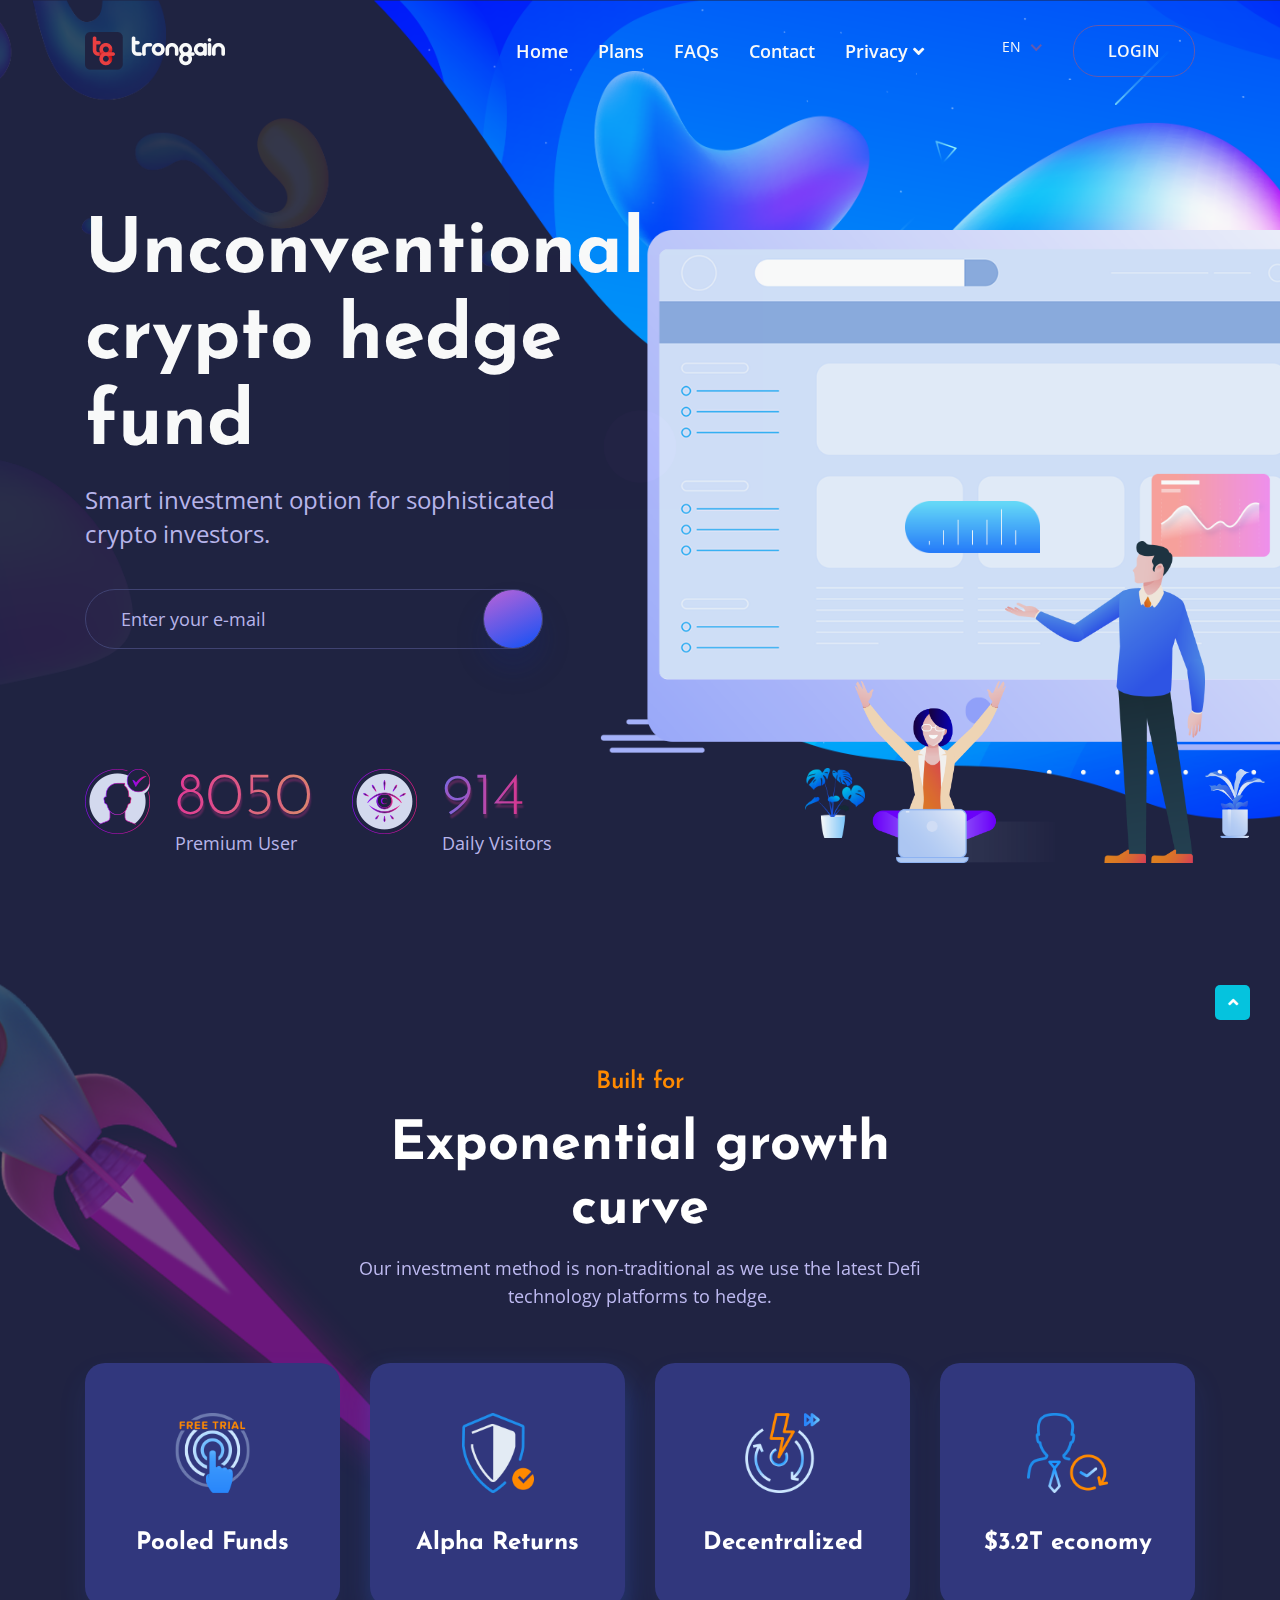
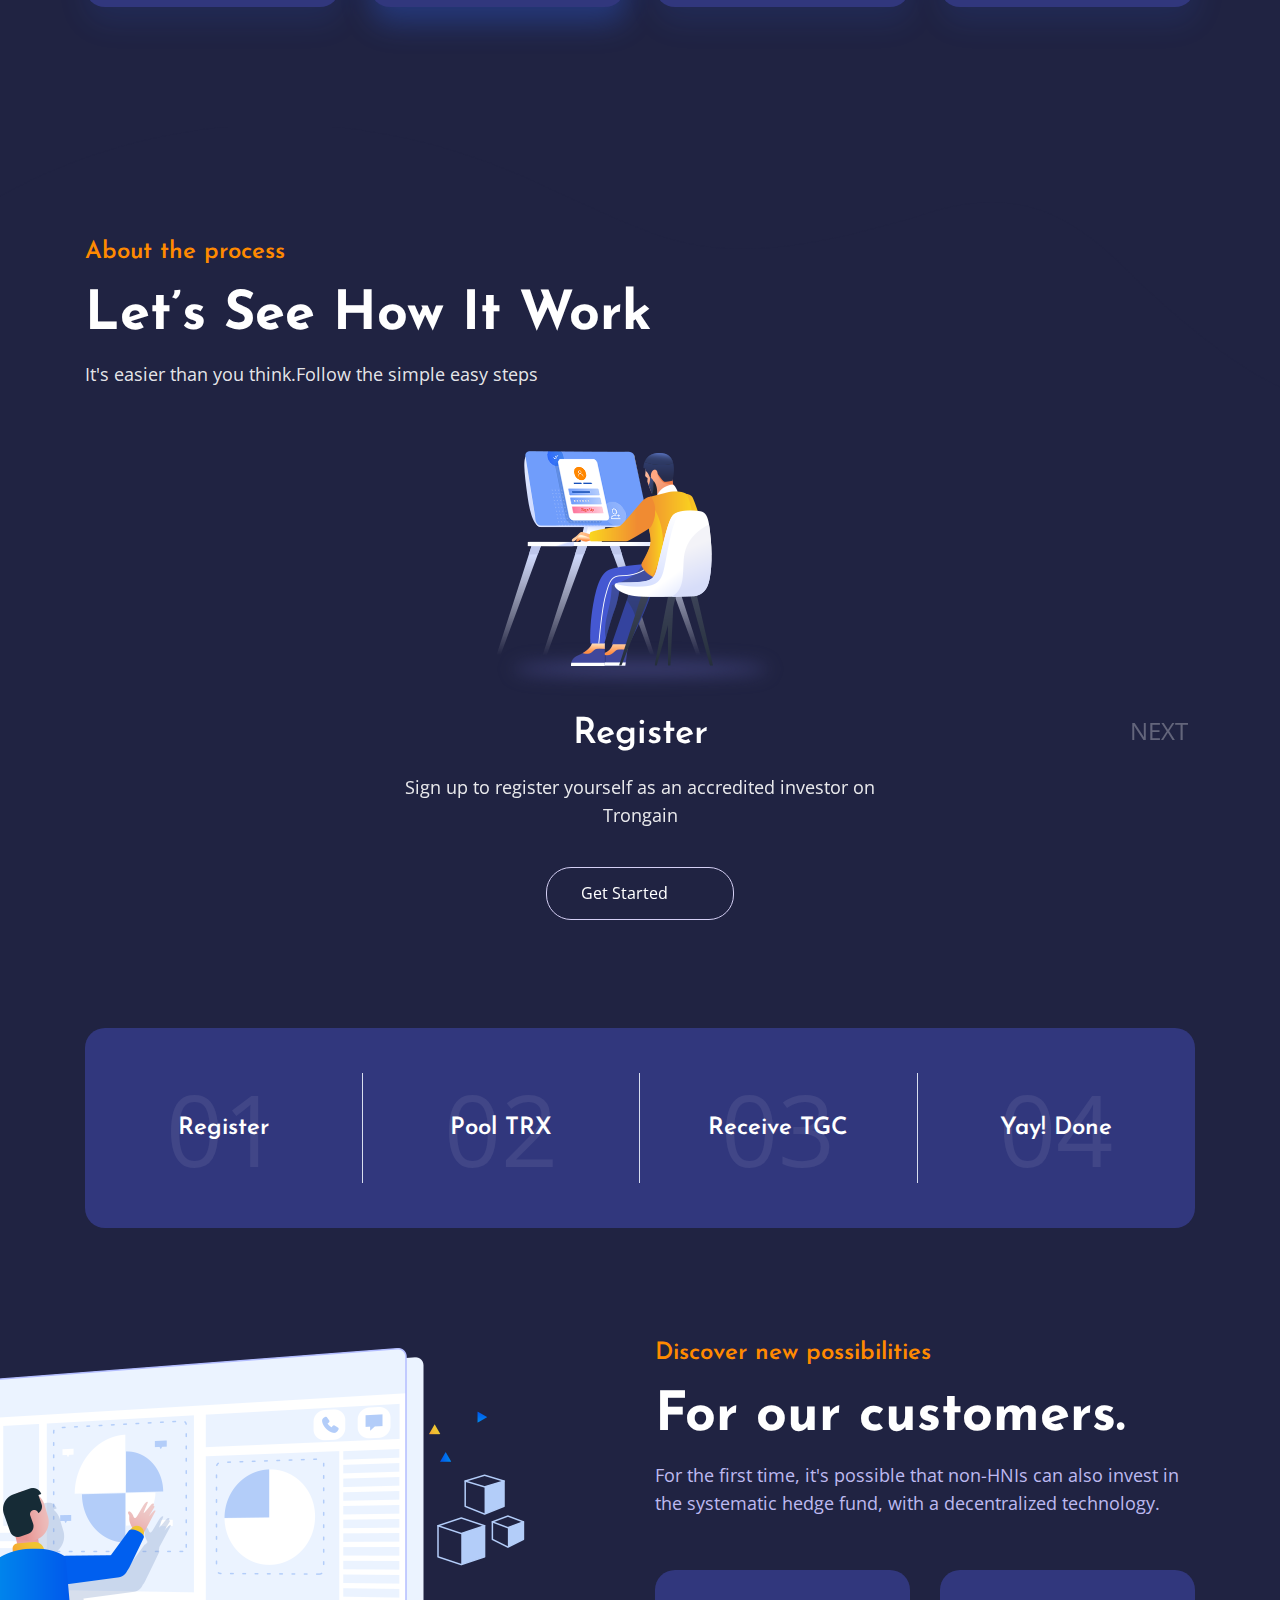
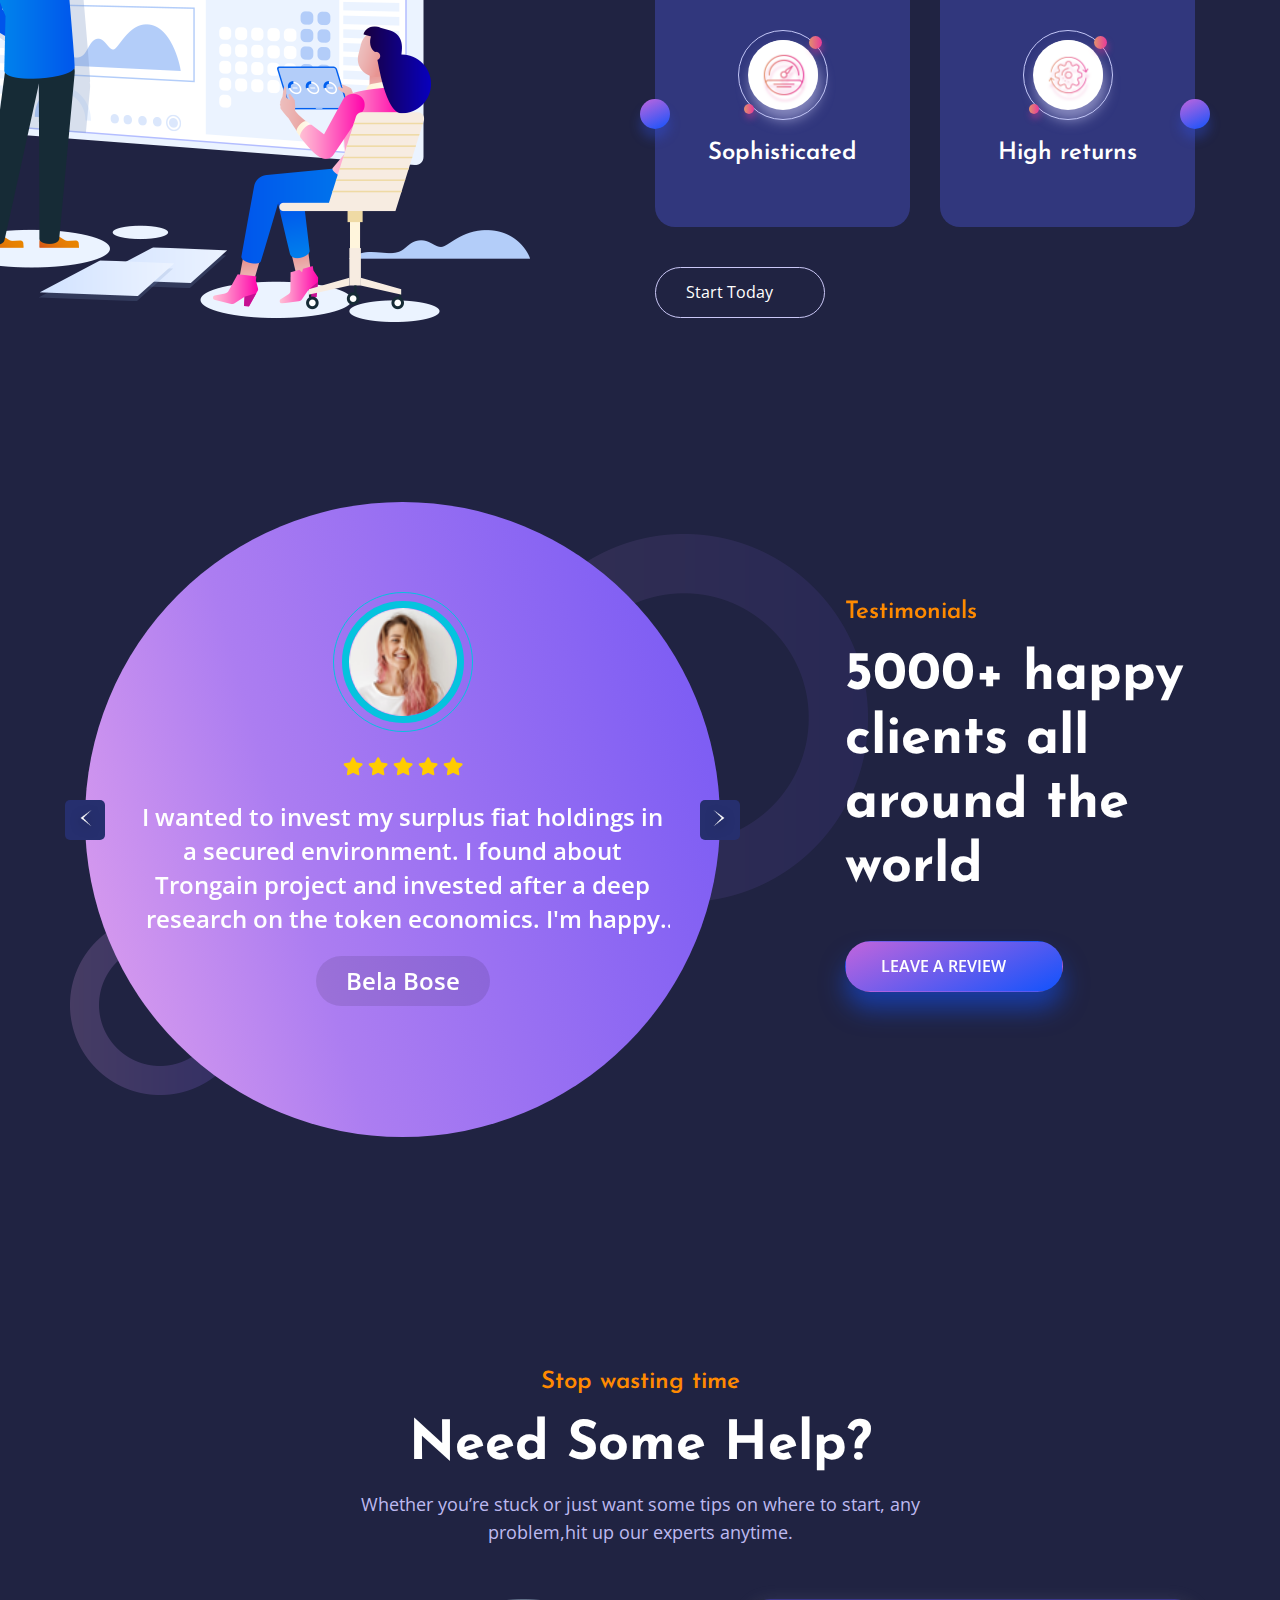
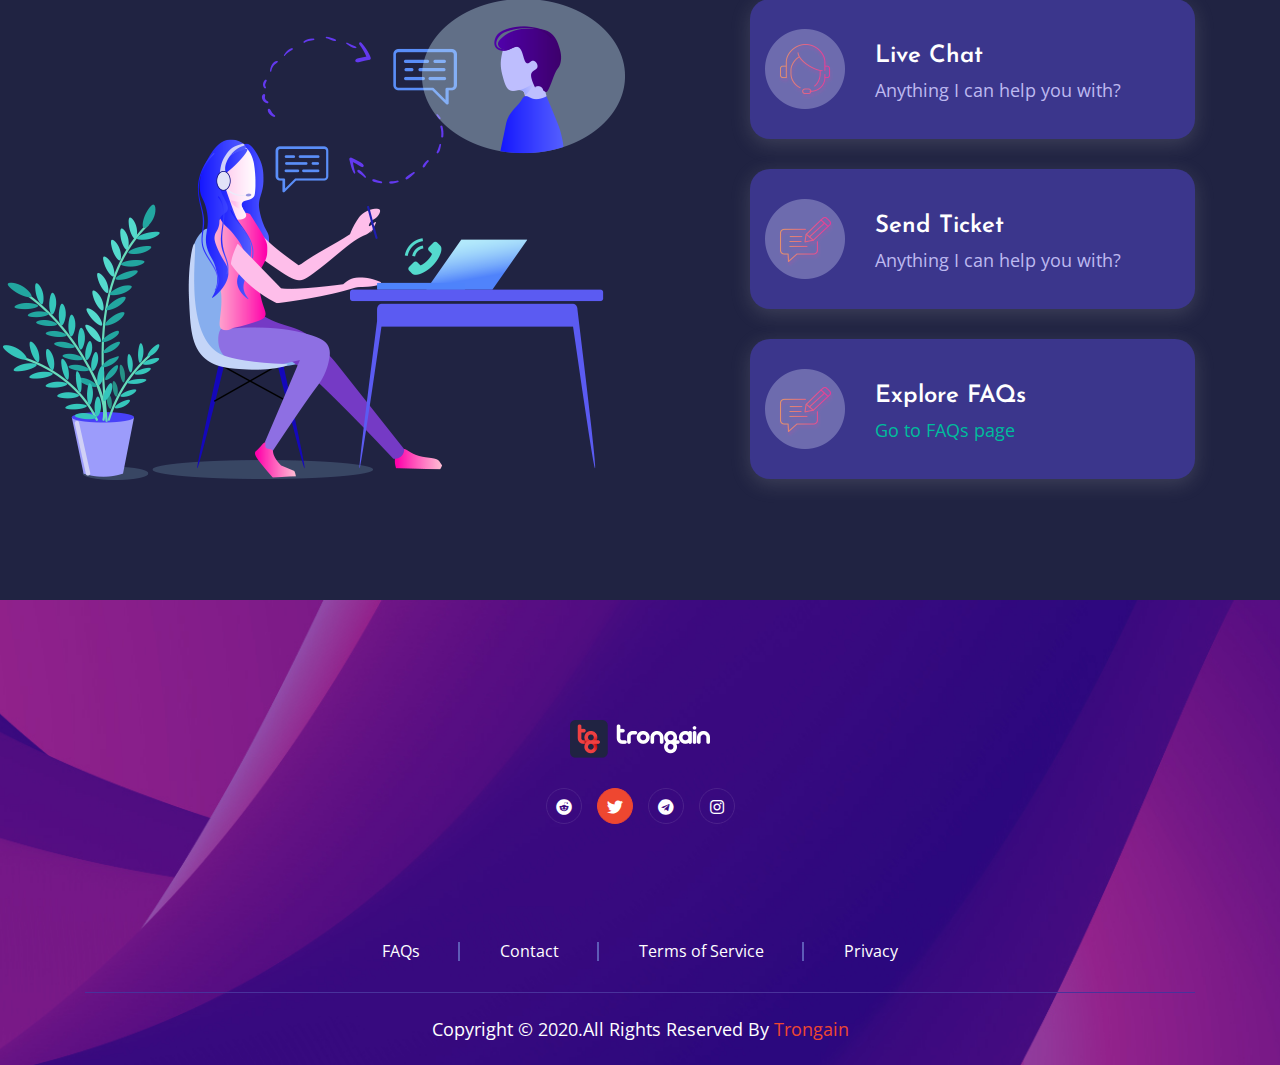
==== index.html @ fc299b3b "first commit" ====
<!DOCTYPE html>
<html lang="en">


<head>
    <meta charset="UTF-8">
    <meta name="viewport" content="width=device-width, initial-scale=1.0">
    <meta http-equiv="X-UA-Compatible" content="ie=edge">

    <title>Trongain A Decentralized System</title>

    <!-- <link rel="stylesheet" href="./assets/css/bootstrap.min.css">
    <link rel="stylesheet" href="./assets/css/all.min.css">
    <link rel="stylesheet" href="./assets/css/animate.css">
    <link rel="stylesheet" href="./assets/css/nice-select.css">
    <link rel="stylesheet" href="./assets/css/owl.min.css">
    <link rel="stylesheet" href="./assets/css/jquery-ui.min.css">
    <link rel="stylesheet" href="./assets/css/magnific-popup.css">
    <link rel="stylesheet" href="./assets/css/flaticon.css"> -->
    <!-- <link rel="stylesheet" href="./assets/css/main.css"> -->
    <link rel="stylesheet" href="assets/css/minified.css">

    <link rel="shortcut icon" href="assets/images/favicon.ico" type="image/x-icon">
</head>

<body>
    <!--============= ScrollToTop Section Starts Here =============-->
    <div class="preloader">
        <div class="preloader-inner">
            <div class="preloader-icon">
                <span></span>
                <span></span>
            </div>
        </div>
    </div>
    <a href="#0" class="scrollToTop"><i class="fas fa-angle-up"></i></a>
    <div class="overlay"></div>
    <!--============= ScrollToTop Section Ends Here =============-->


    <!--============= Header Section Starts Here =============-->
    <header class="header-section">
        <div class="container">
            <div class="header-wrapper">
                <div class="logo">
                    <a href="index.html">
                        <img src="assets/images/logo/logo.png" alt="logo">
                    </a>
                </div>
                <ul class="menu">
                    <li>
                        <a href="index.html">Home</a>                
                    </li>
                   
                    <li>
                        <a href="#plans">Plans</a>
                    </li>                    
                <!--    <li>
                        <a href="blog.html">Blog</a>                        
                    </li>	-->
                    <li>
                        <a href="faqs.html">FAQs</a>                        
                    </li>
                    <li>
                        <a href="#contact">contact</a>
                    </li>
                    <li>
                        <a href="#0">Privacy</a>
                        <ul class="submenu">                                   
                            <li>
                                <a href="privacy-policy.html">Privacy Policy</a>
                            </li>

                            <li>
                                <a href="change-password.html">Change Password</a>
                            </li>
                            <li>
                                <a href="reset-password.html">Password Reset</a>
                            </li>
                            
                        </ul>
                    </li>
                    <li class="d-sm-none">
                        <a href="sign-in.html" class="m-0 header-button">Login</a>
                    </li>
                </ul>
                <div class="header-bar d-lg-none">
                    <span></span>
                    <span></span>
                    <span></span>
                </div>
                <div class="header-right">
                    <select class="select-bar">
                        <option value="en">En</option>
                        <option value="Bn">Bn</option>
                        <option value="pk">Pk</option>
                        <option value="Fr">Fr</option>
                    </select>                    
                    <a href="sign-in.html" class="header-button d-none d-sm-inline-block light">Login</a>
                </div>
            </div>
        </div>
    </header>
    <!--============= Header Section Ends Here =============-->


    <!--============= Banner Section Starts Here =============-->
    <section class="banner-11 oh pos-rel">
        <div class="extra-bg bg_img" data-background="assets/images/banner/banner11/banner11-bg.png"></div>
        <div class="container">
            <div class="row">
                <div class="col-lg-6">
                    <div class="banner-content-11">
                        <h1 class="title">Unconventional
                            crypto hedge 
                            fund</h1>
                        <p>
                            Smart investment option for sophisticated crypto investors.
                        </p>
                        <form class="banner-search-form style-two">
                            <input type="text" placeholder="Enter your e-mail">
                            <button type="submit"><i class="flaticon-right"></i></button>
                        </form>
                    </div>
                    <div class="banner-odometer-two">
                        <div class="counter-item">
                            <div class="counter-thumb">
                                <img src="assets/images/icon/counter1.png" alt="icon">
                            </div>
                            <div class="counter-content">
                                <h2 class="title"><span class="counter">17501</span></h2>
                                <span>Premium User</span>
                            </div>
                        </div>
                        <div class="counter-item">
                            <div class="counter-thumb">
                                <img src="assets/images/icon/counter2.png" alt="icon">
                            </div>
                            <div class="counter-content">
                                <h2 class="title"><span class="counter">1987</span></h2>
                                <span>Daily Visitors</span>
                            </div>
                        </div>
                    </div>
                </div>
                <div class="col-lg-6 d-none d-lg-block">
                    <div class="banner-thumb-11">
                        <div class="main-thumb wow slideInLeft">
                            <img src="assets/images/banner/banner11/banner11.png" alt="banner">
                        </div>
                        <div class="graph wow bounceInDown" data-wow-delay="3s" data-wow-duration="1s"><img src="assets/images/banner/banner11/graph.png" alt="banner"></div>
                        <div class="boy wow slideInRight" data-wow-delay="1s" data-wow-duration="1s"><img src="assets/images/banner/banner11/boy.png" alt="banner"></div>
                        <div class="girl wow slideInUp" data-wow-delay="1.5s" data-wow-duration="1s"><img src="assets/images/banner/banner11/girl.png" alt="banner"></div>
                        <div class="tree1 wow slideInUp" data-wow-delay="2s" data-wow-duration="1s"><img src="assets/images/banner/banner11/tree1.png" alt="banner"></div>
                        <div class="tree2 wow slideInUp" data-wow-delay="2.5s" data-wow-duration="1s"><img src="assets/images/banner/banner11/tree2.png" alt="banner"></div>
                    </div>
                </div>
            </div>
        </div>
    </section>
    <!--============= Banner Section Ends Here =============-->


    <!--============= How It Works Section Starts Here =============-->
    <div class="amazing-feature padding-top padding-bottom pos-rel oh" id="feature">
        <div class="rocket d-none d-xl-block" data-paroller-factor="0.70" data-paroller-factor-lg="-0.70"
        data-paroller-type="foreground" data-paroller-direction="horizontal"><img src="assets/images/feature/rocket.png" alt="feature"></div>
        <div class="am-obj"><img src="assets/images/feature/am-obj2.png" alt="feature"></div>
        <div class="am-obj two"><img src="assets/images/feature/am-obj.png" alt="feature"></div>
        <div class="container">
            <div class="row justify-content-center">
                <div class="col-lg-8 col-xl-7">
                    <div class="section-header">
                        <h5 class="cate">Built for</h5>
                        <h2 class="title">Exponential growth curve</h2>
                        <p class="mw-100">Our investment method is non-traditional as we use the latest Defi technology platforms to hedge.</p>
                    </div>
                </div>
                <div class="col-12">
                    <div class="row justify-content-center mb-30-none">
                        <div class="col-sm-6 col-lg-3">
                            <div class="am-item">
                                <div class="am-thumb">
                                    <img src="assets/images/feature/am-fea1.png" alt="feature">
                                </div>
                                <div class="am-content">
                                    <h5 class="title">Pooled Funds</h5>
                                </div>
                            </div>
                        </div>
                        <div class="col-sm-6 col-lg-3">
                            <div class="am-item active">
                                <div class="am-thumb">
                                    <img src="assets/images/feature/am-fea2.png" alt="feature">
                                </div>
                                <div class="am-content">
                                    <h5 class="title">Alpha Returns</h5>
                                </div>
                            </div>
                        </div>
                        <div class="col-sm-6 col-lg-3">
                            <div class="am-item">
                                <div class="am-thumb">
                                    <img src="assets/images/feature/am-fea3.png" alt="feature">
                                </div>
                                <div class="am-content">
                                    <h5 class="title">Decentralized</h5>
                                </div>
                            </div>
                        </div>
                        <div class="col-sm-6 col-lg-3">
                            <div class="am-item">
                                <div class="am-thumb">
                                    <img src="assets/images/feature/am-fea4.png" alt="feature">
                                </div>
                                <div class="am-content">
                                    <h5 class="title">$3.2T economy</h5>
                                </div>
                            </div>
                        </div>
                    </div>
                </div>
            </div>
        </div>
    </div>
    <!--============= How It Works Section Starts Here =============-->


    <!--============= How It Works Section Starts Here =============-->
    <section class="work-section padding-bottom bg_img mb-md-95 pb-md-0" data-background="./assets/images/work/work-bg2.jpg" id="how">
        <div class="oh padding-top pos-rel">
            <div class="top-shape d-none d-lg-block">
                <img src="assets/css/img/work-shape.png" alt="css">
            </div>
            <div class="container">
                <div class="row">
                    <div class="col-lg-8 col-xl-7">
                        <div class="section-header left-style cl-white">
                            <h5 class="cate">About the process</h5>
                            <h2 class="title">Let’s See How It Work</h2>
                            <p>It's easier than you think.Follow the simple easy steps</p>
                        </div>
                    </div>
                </div>
                <div class="work-slider owl-carousel owl-theme" data-slider-id="2">
                    <div class="work-item">
                        <div class="work-thumb">
                            <img src="assets/images/work/work1.png" alt="work">
                        </div>
                        <div class="work-content cl-white">
                            <h3 class="title">Register</h3>
                            <p>Sign up to register yourself as an accredited investor on Trongain</p>
                            <a href="#0" class="get-button white light">Get Started <i class="flaticon-right"></i></a>
                        </div>
                    </div>
                    <div class="work-item">
                        <div class="work-thumb">
                            <img src="assets/images/work/work1.png" alt="work">
                        </div>
                        <div class="work-content cl-white">
                            <h3 class="title">Pool TRX</h3>
                            <p>Transfer TRX from your wallet to the given address. This TRX will be deposited in the pooled
                            funds collected from all the investors.</p>
                            <a href="#0" class="get-button white light">Get Started <i class="flaticon-right"></i></a>
                        </div>
                    </div>
                    <div class="work-item">
                        <div class="work-thumb">
                            <img src="assets/images/work/work1.png" alt="work">
                        </div>
                        <div class="work-content cl-white">
                            <h3 class="title">Receive TGC</h3>
                            <p>After the TRX deposit, you will receive equal amount of TGC token in your wallet.
                            This TGC token is backed by TRX in 1:1 ratio.</p>
                            <a href="#0" class="get-button white light">Get Started <i class="flaticon-right"></i></a>
                        </div>
                    </div>
                    <div class="work-item">
                        <div class="work-thumb">
                            <img src="assets/images/work/work1.png" alt="work">
                        </div>
                        <div class="work-content cl-white">
                            <h3 class="title">Yay! Done</h3>
                            <p>You have successfully become a part of Trongain ecosystem. Follow our social media channels for regular updates
                            on the project.</p>
                            <a href="#0" class="get-button white light">Get Started <i class="flaticon-right"></i></a>
                        </div>
                    </div>
                </div>
            </div>
        </div>
        <div class="container">
            <div class="count-slider owl-thumbs" data-slider-id="2">
                <div class="count-item">
                    <span class="serial">01</span>
                    <h5 class="title">Register</h5>
                </div>
                <div class="count-item">
                    <span class="serial">02</span>
                    <h5 class="title">Pool TRX</h5>
                </div>
                <div class="count-item">
                    <span class="serial">03</span>
                    <h5 class="title">Receive TGC</h5>
                </div>
                <div class="count-item">
                    <span class="serial">04</span>
                    <h5 class="title">Yay! Done</h5>
                </div>
            </div>
        </div>
    </section>
    <!--============= How It Works Section Ends Here =============-->


    <!--============= Tool Section Starts Here =============-->
    <section class="tool-section padding-bottom padding-top">
        <div class="container">
            <div class="row justify-content-between">
                <div class="col-lg-6 col-xl-5 rtl d-none d-lg-block">
                    <img src="assets/images/recharge/tool.png" alt="recharge">
                </div>
                <div class="col-lg-6">
                    <div class="section-header left-style">
                        <h5 class="cate">Discover new possibilities</h5>
                        <h2 class="title">For our customers.</h2>
                        <p>For the first time, it's possible that non-HNIs can also invest in the systematic hedge fund, with a decentralized technology.</p>
                    </div>
                    <div class="tool-wrapper mb-40">
                        <div class="tool-slider mb-30-none owl-carousel owl-theme">
                            <div class="to-access-item style-two">
                                <div class="to-access-thumb">
                                    <span class="anime"></span>
                                    <div class="thumb">
                                        <img src="assets/images/recharge/1.png" alt="recharge">
                                    </div>
                                </div>
                                <h5 class="title">Sophisticated</h5>
                            </div>
                            <div class="to-access-item style-two">
                                <div class="to-access-thumb">
                                    <span class="anime"></span>
                                    <div class="thumb">
                                        <img src="assets/images/recharge/2.png" alt="recharge">
                                    </div>
                                </div>
                                <h5 class="title">High returns</h5>
                            </div>
                            <div class="to-access-item style-two">
                                <div class="to-access-thumb">
                                    <span class="anime"></span>
                                    <div class="thumb">
                                        <img src="assets/images/recharge/3.png" alt="recharge">
                                    </div>
                                </div>
                                <h5 class="title">Farm Yield</h5>
                            </div>
                            <div class="to-access-item style-two">
                                <div class="to-access-thumb">
                                    <span class="anime"></span>
                                    <div class="thumb">
                                        <img src="assets/images/recharge/4.png" alt="recharge">
                                    </div>
                                </div>
                                <h5 class="title">Defi</h5>
                            </div>
                            <div class="to-access-item style-two">
                                <div class="to-access-thumb">
                                    <span class="anime"></span>
                                    <div class="thumb">
                                        <img src="assets/images/recharge/5.png" alt="recharge">
                                    </div>
                                </div>
                                <h5 class="title">TRX backed</h5>
                            </div>
                            <div class="to-access-item style-two">
                                <div class="to-access-thumb">
                                    <span class="anime"></span>
                                    <div class="thumb">
                                        <img src="assets/images/recharge/6.png" alt="recharge">
                                    </div>
                                </div>
                                <h5 class="title">Global</h5>
                            </div>
                            <div class="to-access-item style-two">
                                <div class="to-access-thumb">
                                    <span class="anime"></span>
                                    <div class="thumb">
                                        <img src="assets/images/recharge/7.png" alt="recharge">
                                    </div>
                                </div>
                                <h5 class="title">Exponential</h5>
                            </div>
                            <div class="to-access-item style-two">
                                <div class="to-access-thumb">
                                    <span class="anime"></span>
                                    <div class="thumb">
                                        <img src="assets/images/recharge/8.png" alt="recharge">
                                    </div>
                                </div>
                                <h5 class="title">Multilingual</h5>
                            </div>
                        </div>
                    </div>
                    <a href="#0" class="button-3 long-light">Start today <i class="flaticon-right"></i></a>
                </div>
            </div>
        </div>
    </section>
    <!--============= Tool Section Ends Here =============-->


    <!--============= Pricing Section Starts Here =============-->
<!--    <section class="pricing-section padding-top oh padding-bottom pb-lg-half bg_img pos-rel" data-background="./assets/images/bg/pricing-bg.jpg" id="plans">
        <div class="top-shape d-none d-md-block">
            <img src="assets/css/img/top-shape.png" alt="css">
        </div>
        <div class="bottom-shape d-none d-md-block mw-0">
            <img src="assets/css/img/bottom-shape.png" alt="css">
        </div>
        <div class="ball-2" data-paroller-factor="-0.30" data-paroller-factor-lg="0.60"
        data-paroller-type="foreground" data-paroller-direction="horizontal">
            <img src="assets/images/balls/1.png" alt="balls">
        </div>
        <div class="ball-3" data-paroller-factor="0.30" data-paroller-factor-lg="-0.30"
        data-paroller-type="foreground" data-paroller-direction="horizontal">
            <img src="assets/images/balls/2.png" alt="balls">
        </div>
        <div class="ball-4" data-paroller-factor="0.30" data-paroller-factor-lg="-0.30"
        data-paroller-type="foreground" data-paroller-direction="horizontal">
            <img src="assets/images/balls/3.png" alt="balls">
        </div>
        <div class="ball-5" data-paroller-factor="0.30" data-paroller-factor-lg="-0.30"
        data-paroller-type="foreground" data-paroller-direction="vertical">
            <img src="assets/images/balls/4.png" alt="balls">
        </div>
        <div class="ball-6" data-paroller-factor="-0.30" data-paroller-factor-lg="0.60"
        data-paroller-type="foreground" data-paroller-direction="horizontal">
            <img src="assets/images/balls/5.png" alt="balls">
        </div>
        <div class="ball-7" data-paroller-factor="-0.30" data-paroller-factor-lg="0.60"
        data-paroller-type="foreground" data-paroller-direction="vertical">
            <img src="assets/images/balls/6.png" alt="balls">
        </div>
        <div class="container">
            <div class="section-header pb-30 cl-white">
                <h5 class="cate">Choose a plan that's right for you</h5>
                <h2 class="title">Simple Pricing Plans</h2>
                <p>
                    Mosto has plans, from free to paid, that scale with your needs. Subscribe to a plan that fits the size of your business.
                </p>
            </div>
            <div class="tab-up">
                <ul class="tab-menu pricing-menu">
                    <li class="active">Monthly</li>
                    <li>Yearly</li>
                </ul>
                <div class="tab-area">
                    <div class="tab-item active">
                        <div class="pricing-slider-wrapper">
                            <div class="pricing-slider owl-theme owl-carousel">
                                <div class="pricing-item-2">
                                    <h5 class="cate">Startup</h5>
                                    <div class="thumb">
                                        <img src="assets/images/pricing/pricing1.png" alt="pricing">
                                    </div>
                                    <h2 class="title"><sup>$</sup>5.0</h2>
                                    <span class="info">Per Month</span>
                                    <ul class="pricing-content-3">
                                        <li>3 Users 10 GB Storage</li>
                                        <li>Monthly Updates</li>
                                        <li>eCommerce Integration</li>
                                        <li>Interface Customization</li>
                                        <li>24/7 Support</li>
                                    </ul>
                                    <a href="#0" class="get-button">Select Plan<i class="flaticon-right"></i></a>
                                </div>
                                <div class="pricing-item-2">
                                    <h5 class="cate">Standard</h5>
                                    <div class="thumb">
                                        <img src="assets/images/pricing/pricing2.png" alt="pricing">
                                    </div>
                                    <h2 class="title"><sup>$</sup>10</h2>
                                    <span class="info">Per Month</span>
                                    <ul class="pricing-content-3">
                                        <li>5 Users 20 GB Storage </li>
                                        <li>Weekly Updates</li>
                                        <li>eCommerce Integration</li>
                                        <li>Interface Customization</li>
                                        <li>24/7 Support</li>
                                    </ul>
                                    <a href="#0" class="get-button">Select Plan<i class="flaticon-right"></i></a>
                                </div>
                                <div class="pricing-item-2">
                                    <h5 class="cate">Business</h5>
                                    <div class="thumb">
                                        <img src="assets/images/pricing/pricing3.png" alt="pricing">
                                    </div>
                                    <h2 class="title"><sup>$</sup>20</h2>
                                    <span class="info">Per Month</span>
                                    <ul class="pricing-content-3">
                                        <li>10 Users 40 GB Storage </li>
                                        <li>Daily Updates</li>
                                        <li>eCommerce Integration</li>
                                        <li>Interface Customization</li>
                                        <li>24/7 Support</li>
                                    </ul>
                                    <a href="#0" class="get-button">Select Plan<i class="flaticon-right"></i></a>
                                </div>
                                <div class="pricing-item-2">
                                    <h5 class="cate">Premium</h5>
                                    <div class="thumb">
                                        <img src="assets/images/pricing/pricing4.png" alt="pricing">
                                    </div>
                                    <h2 class="title"><sup>$</sup>30</h2>
                                    <span class="info">Per Month</span>
                                    <ul class="pricing-content-3">
                                        <li>15 Users 60 GB Storage </li>
                                        <li>Free Updates</li>
                                        <li>eCommerce Integration</li>
                                        <li>Interface Customization</li>
                                        <li>24/7 Support</li>
                                    </ul>
                                    <a href="#0" class="get-button">Select Plan<i class="flaticon-right"></i></a>
                                </div>
                            </div>
                        </div>
                    </div>
                    <div class="tab-item">
                        <div class="pricing-slider-wrapper">
                            <div class="pricing-slider owl-theme owl-carousel">
                                <div class="pricing-item-2">
                                    <h5 class="cate">Startup</h5>
                                    <div class="thumb">
                                        <img src="assets/images/pricing/pricing1.png" alt="pricing">
                                    </div>
                                    <h2 class="title"><sup>$</sup>60</h2>
                                    <span class="info">Per Month</span>
                                    <ul class="pricing-content-3">
                                        <li>3 Users 10 GB Storage</li>
                                        <li>Monthly Updates</li>
                                        <li>eCommerce Integration</li>
                                        <li>Interface Customization</li>
                                        <li>24/7 Support</li>
                                    </ul>
                                    <a href="#0" class="get-button">Select Plan<i class="flaticon-right"></i></a>
                                </div>
                                <div class="pricing-item-2">
                                    <h5 class="cate">Standard</h5>
                                    <div class="thumb">
                                        <img src="assets/images/pricing/pricing2.png" alt="pricing">
                                    </div>
                                    <h2 class="title"><sup>$</sup>120</h2>
                                    <span class="info">Per Month</span>
                                    <ul class="pricing-content-3">
                                        <li>5 Users 20 GB Storage </li>
                                        <li>Weekly Updates</li>
                                        <li>eCommerce Integration</li>
                                        <li>Interface Customization</li>
                                        <li>24/7 Support</li>
                                    </ul>
                                    <a href="#0" class="get-button">Select Plan<i class="flaticon-right"></i></a>
                                </div>
                                <div class="pricing-item-2">
                                    <h5 class="cate">Business</h5>
                                    <div class="thumb">
                                        <img src="assets/images/pricing/pricing3.png" alt="pricing">
                                    </div>
                                    <h2 class="title"><sup>$</sup>180</h2>
                                    <span class="info">Per Month</span>
                                    <ul class="pricing-content-3">
                                        <li>10 Users 40 GB Storage </li>
                                        <li>Daily Updates</li>
                                        <li>eCommerce Integration</li>
                                        <li>Interface Customization</li>
                                        <li>24/7 Support</li>
                                    </ul>
                                    <a href="#0" class="get-button">Select Plan<i class="flaticon-right"></i></a>
                                </div>
                                <div class="pricing-item-2">
                                    <h5 class="cate">Premium</h5>
                                    <div class="thumb">
                                        <img src="assets/images/pricing/pricing4.png" alt="pricing">
                                    </div>
                                    <h2 class="title"><sup>$</sup>270</h2>
                                    <span class="info">Per Month</span>
                                    <ul class="pricing-content-3">
                                        <li>15 Users 60 GB Storage </li>
                                        <li>Free Updates</li>
                                        <li>eCommerce Integration</li>
                                        <li>Interface Customization</li>
                                        <li>24/7 Support</li>
                                    </ul>
                                    <a href="#0" class="get-button">Select Plan<i class="flaticon-right"></i></a>
                                </div>
                            </div>
                        </div>
                    </div>
                </div>
            </div>
        </div>
    </section>	-->
    <!--============= Pricing Section Ends Here =============-->


    <!--============= Testimonial Section Starts Here =============-->
    <section class="testimonial-section padding-top pt-lg-half padding-bottom pos-rel oh">
        <div class="container">
            <div class="ball-3 style2 d-none d-lg-block" data-paroller-factor="0.30" data-paroller-factor-lg="-0.30" data-paroller-type="foreground" data-paroller-direction="horizontal">
                <img src="assets/images/client/circle2.png" alt="client">
            </div>
            <div class="ball-6 style2 d-none d-lg-block" data-paroller-factor="-0.30" data-paroller-factor-lg="0.60" data-paroller-type="foreground" data-paroller-direction="horizontal">
                <img src="assets/images/client/circle1.png" alt="client">
            </div>
            <div class="row justify-content-between flex-wrap-reverse align-items-center">
                <div class="col-lg-7">
                    <div class="testimonial-wrapper style-two">
                        <a href="#0" class="testi-next trigger">
                            <img src="assets/images/client/left.png" alt="client">
                        </a>
                        <a href="#0" class="testi-prev trigger">
                            <img src="assets/images/client/right.png" alt="client">
                        </a>
                        <div class="testimonial-area testimonial-slider owl-carousel owl-theme">
                            <div class="testimonial-item">
                                <div class="testimonial-thumb">
                                    <div class="thumb">
                                        <img src="assets/images/client/client02.png" alt="client">
                                    </div>
                                </div>
                                <div class="testimonial-content">
                                    <div class="ratings">
                                        <span><i class="fas fa-star"></i></span>
                                        <span><i class="fas fa-star"></i></span>
                                        <span><i class="fas fa-star"></i></span>
                                        <span><i class="fas fa-star"></i></span>
                                        <span><i class="fas fa-star"></i></span>
                                    </div>
                                    <p>
                                        I wanted to invest my surplus fiat holdings in a secured environment. I found about Trongain 
                                        project and invested after a deep research on the token economics. I'm happy now!
                                    </p>
                                    <h5 class="title"><a href="#0">Bela Bose</a></h5>
                                </div>
                            </div>
                            <div class="testimonial-item">
                                <div class="testimonial-thumb">
                                    <div class="thumb">
                                        <img src="assets/images/client/client1.jpg" alt="client">
                                    </div>
                                </div>
                                <div class="testimonial-content">
                                    <div class="ratings">
                                        <span><i class="fas fa-star"></i></span>
                                        <span><i class="fas fa-star"></i></span>
                                        <span><i class="fas fa-star"></i></span>
                                        <span><i class="fas fa-star"></i></span>
                                        <span><i class="fas fa-star"></i></span>
                                    </div>
                                    <p>
                                        Awesome product. The guys have put huge effort into this app and focused on simplicity and ease of use.
                                    </p>
                                    <h5 class="title"><a href="#0">Raihan Rafuj</a></h5>
                                </div>
                            </div>
                        </div>
                    </div>
                </div>
                <div class="col-lg-4">
                    <div class="testi-wrapper">
                        <div class="testi-header">
                            <div class="section-header left-style">
                                <h5 class="cate">Testimonials</h5>
                                <h2 class="title">5000+ happy clients all around the world</h2>
                            </div>
                            <a href="https://www.reddit.com/user/Trongain" target="blank"class="button-3 active">Leave a review <i class="flaticon-right"></i></a>
                        </div>
                     <!--   <div class="sponsor-slider-two owl-theme owl-carousel">
                            <div class="sponsor-thumb">
                                <img src="assets/images/sponsor/sponsor1.png" alt="sponsor">
                            </div>
                            <div class="sponsor-thumb">
                                <img src="assets/images/sponsor/sponsor2.png" alt="sponsor">
                            </div>
                            <div class="sponsor-thumb">
                                <img src="assets/images/sponsor/sponsor3.png" alt="sponsor">
                            </div>
                            <div class="sponsor-thumb">
                                <img src="assets/images/sponsor/sponsor4.png" alt="sponsor">
                            </div>
                        </div>	-->
                    </div>
                </div>
            </div>
        </div>
    </section>
    <!--============= Testimonial Section Ends Here =============-->


    <!--============= Custom-Plan Section Starts Here =============-->
<!--    <section class="custom-plan bg_img oh" data-background="assets/images/bg/line-bg.png">
        <div class="container">
            <div class="custom-wrapper">
                <span class="circle"></span>
                <span class="circle two"></span>
                <div class="calculate-bg">
                    <img src="assets/images/bg/calculate-bg.png" alt="bg">
                </div>
                <div class="custom-area">
                    <div class="section-header cl-white">
                        <h5 class="cate">Mosta Cost Calculator</h5>
                        <h2 class="title">Need a Custom Plan?</h2>
                        <p>
                            We’ve created this handy plan cost calculator just for you. Find out how much your custom plan will cost in under a minute!
                        </p>
                    </div>
                    <div class="text-center">
                        <a href="#0" class="custom-button large-button theme-shadow">Use Cost Calculator</a>
                    </div>
                </div>
            </div>
        </div>
    </section>	-->
    <!--============= Custom-Plan Section Ends Here =============-->


    <!--============= Custom-Plan Section Starts Here =============-->
    <section class="help-section padding-bottom padding-top oh" id="contact">
        <div class="container">
            <div class="section-header">
                <h5 class="cate">Stop wasting time</h5>
                <h2 class="title">Need Some Help?</h2>
                <p>
                    Whether you’re stuck or just want some tips on where to start, any problem,hit up our experts anytime.
                </p>
            </div>
            <div class="row justify-content-between">
                <div class="col-lg-6 rtl d-none d-lg-block">
                    <img src="assets/images/feature/help.png" alt="feature">
                </div>
                <div class="col-lg-6 col-xl-5 mb-30-none">
                    <div class="help-item">
                        <div class="help-thumb">
							<a href="https://telegram.me"><img src="assets/images/feature/help1.png" alt="help"></a>
                        </div>
                        <div class="help-content">
                            <h5 class="title">live chat</h5>
                            <p>Anything I can help you with?</p>
                        </div>
                    </div>
                    <div class="help-item">
                        <div class="help-thumb">
                           <a href="mailto:support@trongain.me"> <img src="assets/images/feature/help2.png" alt="help"></a>
                        </div>
                        <div class="help-content">
                            <h5 class="title">Send Ticket</h5>
                            <p>Anything I can help you with?</p>
                        </div>
                    </div>
                    <div class="help-item">
                        <div class="help-thumb">
                           <a href="faqs.html" target="blank"> <img src="assets/images/feature/help3.png" alt="help"></a>
                        </div>
                        <div class="help-content">
                            <h5 class="title">Explore FAQs</h5>
                            <p><a href="faqs.html" target="blank">Go to FAQs page</a></p>
                        </div>
                    </div>
                </div>
            </div>
        </div>
    </section>
    <!--============= Custom-Plan Section Ends Here =============-->

    
    <!--============= Footer Section Starts Here =============-->
    <footer class="footer-section bg_img" data-background="assets/images/footer/footer-bg.jpg">
        <div class="container">
            <div class="footer-top padding-top padding-bottom">
                <div class="logo">
                    <a href="#0">
                        <img src="assets/images/logo/footer-logo.png" alt="logo">
                    </a>
                </div>
                <ul class="social-icons">
                    <li>
                        <a href="https://www.reddit.com/user/Trongain" target="blank"><i class="fab fa-reddit"></i></a>
                    </li>
                    <li>
                        <a href="https://twitter.com/Trongain1" class="active" target="blank"><i class="fab fa-twitter"></i></a>
                    </li>
                    
                    <li>
                        <a href="#0"><i class="fab fa-telegram"></i></a>
                    </li>
                    <li>
                        <a href="#0"><i class="fab fa-instagram"></i></a>
                    </li>
                </ul>
            </div>
            <div class="footer-bottom">
                <ul class="footer-link">                    
                    <li>
                        <a href="faqs.html">FAQs</a>
                    </li>
                    <li>
                        <a href="#contact">Contact</a>
                    </li>
                    <li>
                        <a href="privacy-policy.html">Terms of Service</a>
                    </li>
                    <li>
                        <a href="privacy-policy.html">Privacy</a>
                    </li>
                </ul>
            </div>
            <div class="copyright">
                <p>
                    Copyright © 2020.All Rights Reserved By <a href="index.html">Trongain</a>
                </p>
            </div>
        </div>
    </footer>
    <!--============= Footer Section Ends Here =============-->

    
    <!-- <script src="./assets/js/jquery-3.3.1.min.js"></script>
    <script src="./assets/js/modernizr-3.6.0.min.js"></script>
    <script src="./assets/js/plugins.js"></script>
    <script src="./assets/js/bootstrap.min.js"></script>
    <script src="./assets/js/magnific-popup.min.js"></script>
    <script src="./assets/js/jquery-ui.min.js"></script>
    <script src="./assets/js/wow.min.js"></script>
    <script src="./assets/js/waypoints.js"></script>
    <script src="./assets/js/nice-select.js"></script>
    <script src="./assets/js/owl.min.js"></script>
    <script src="./assets/js/counterup.min.js"></script>
    <script src="./assets/js/paroller.js"></script> -->
    <script src="assets/js/minified.js"></script>
    <script src="assets/js/main.js"></script>
</body>



</html>
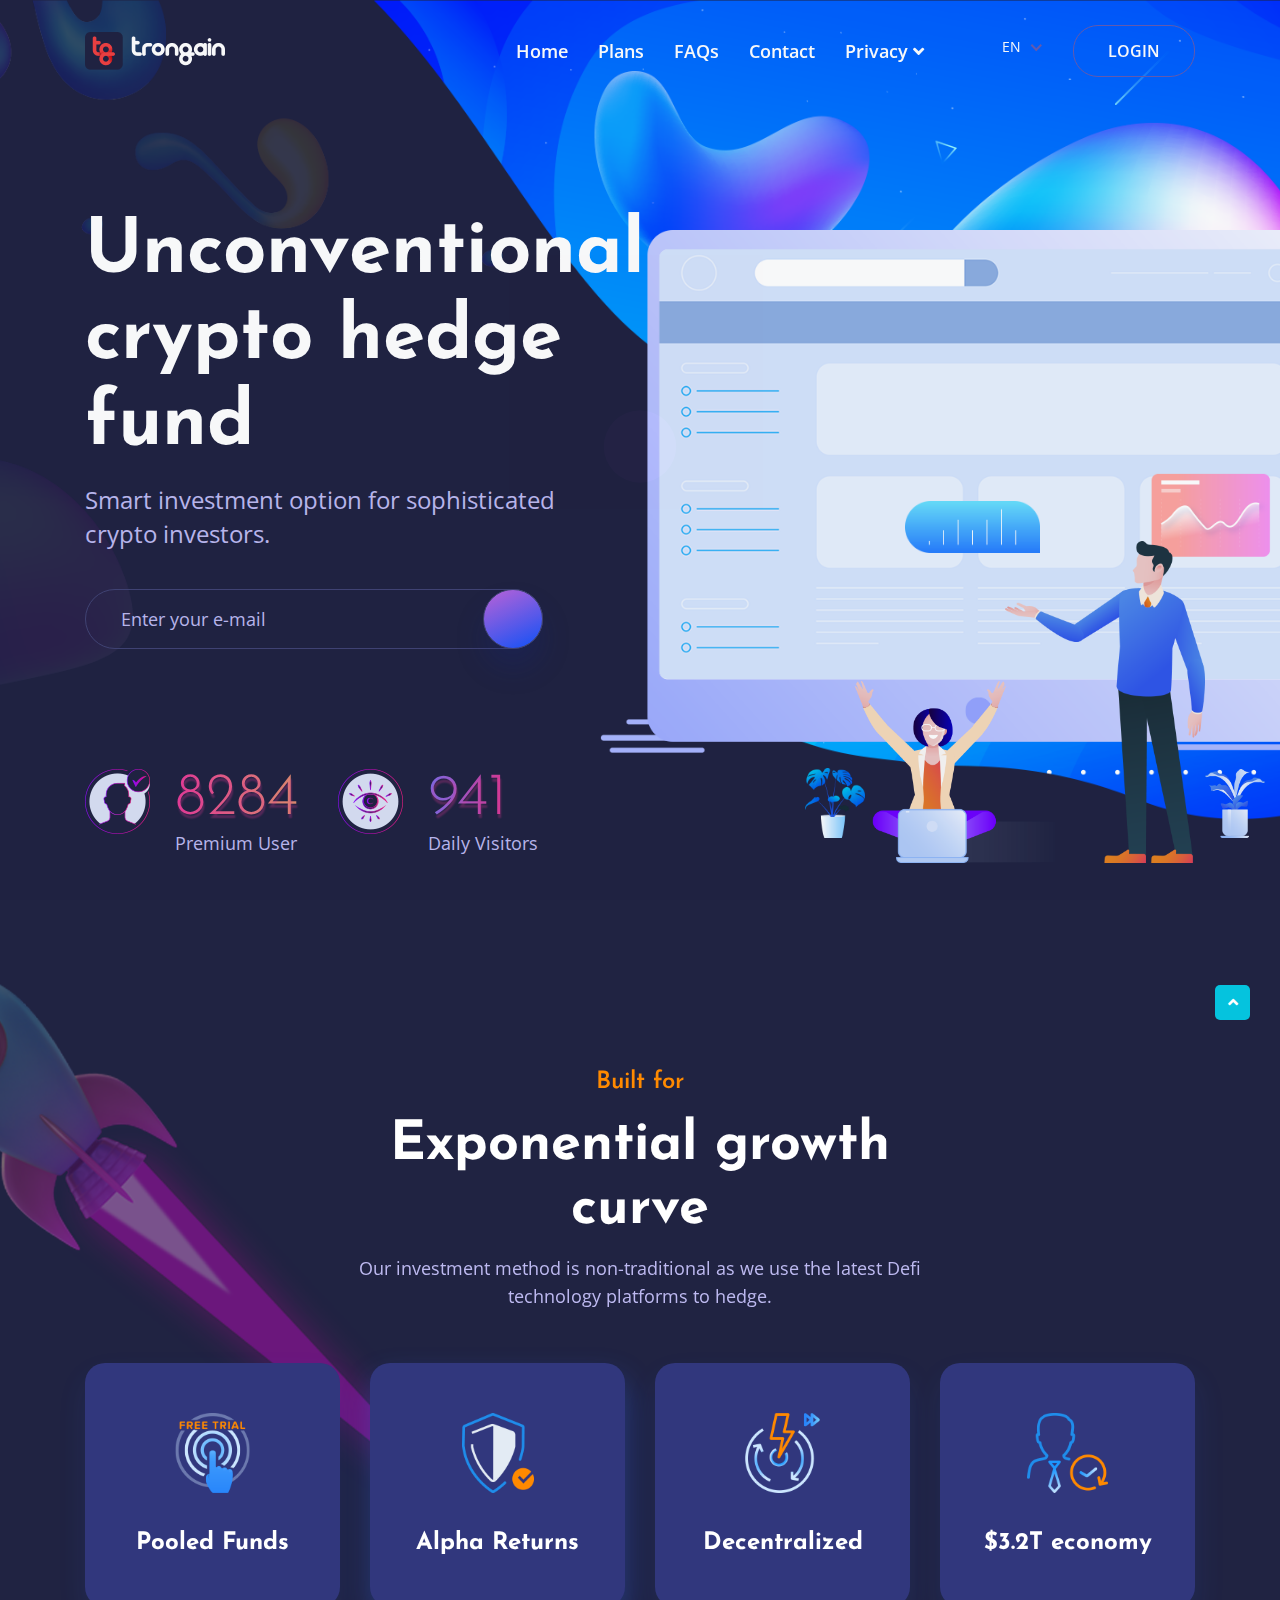
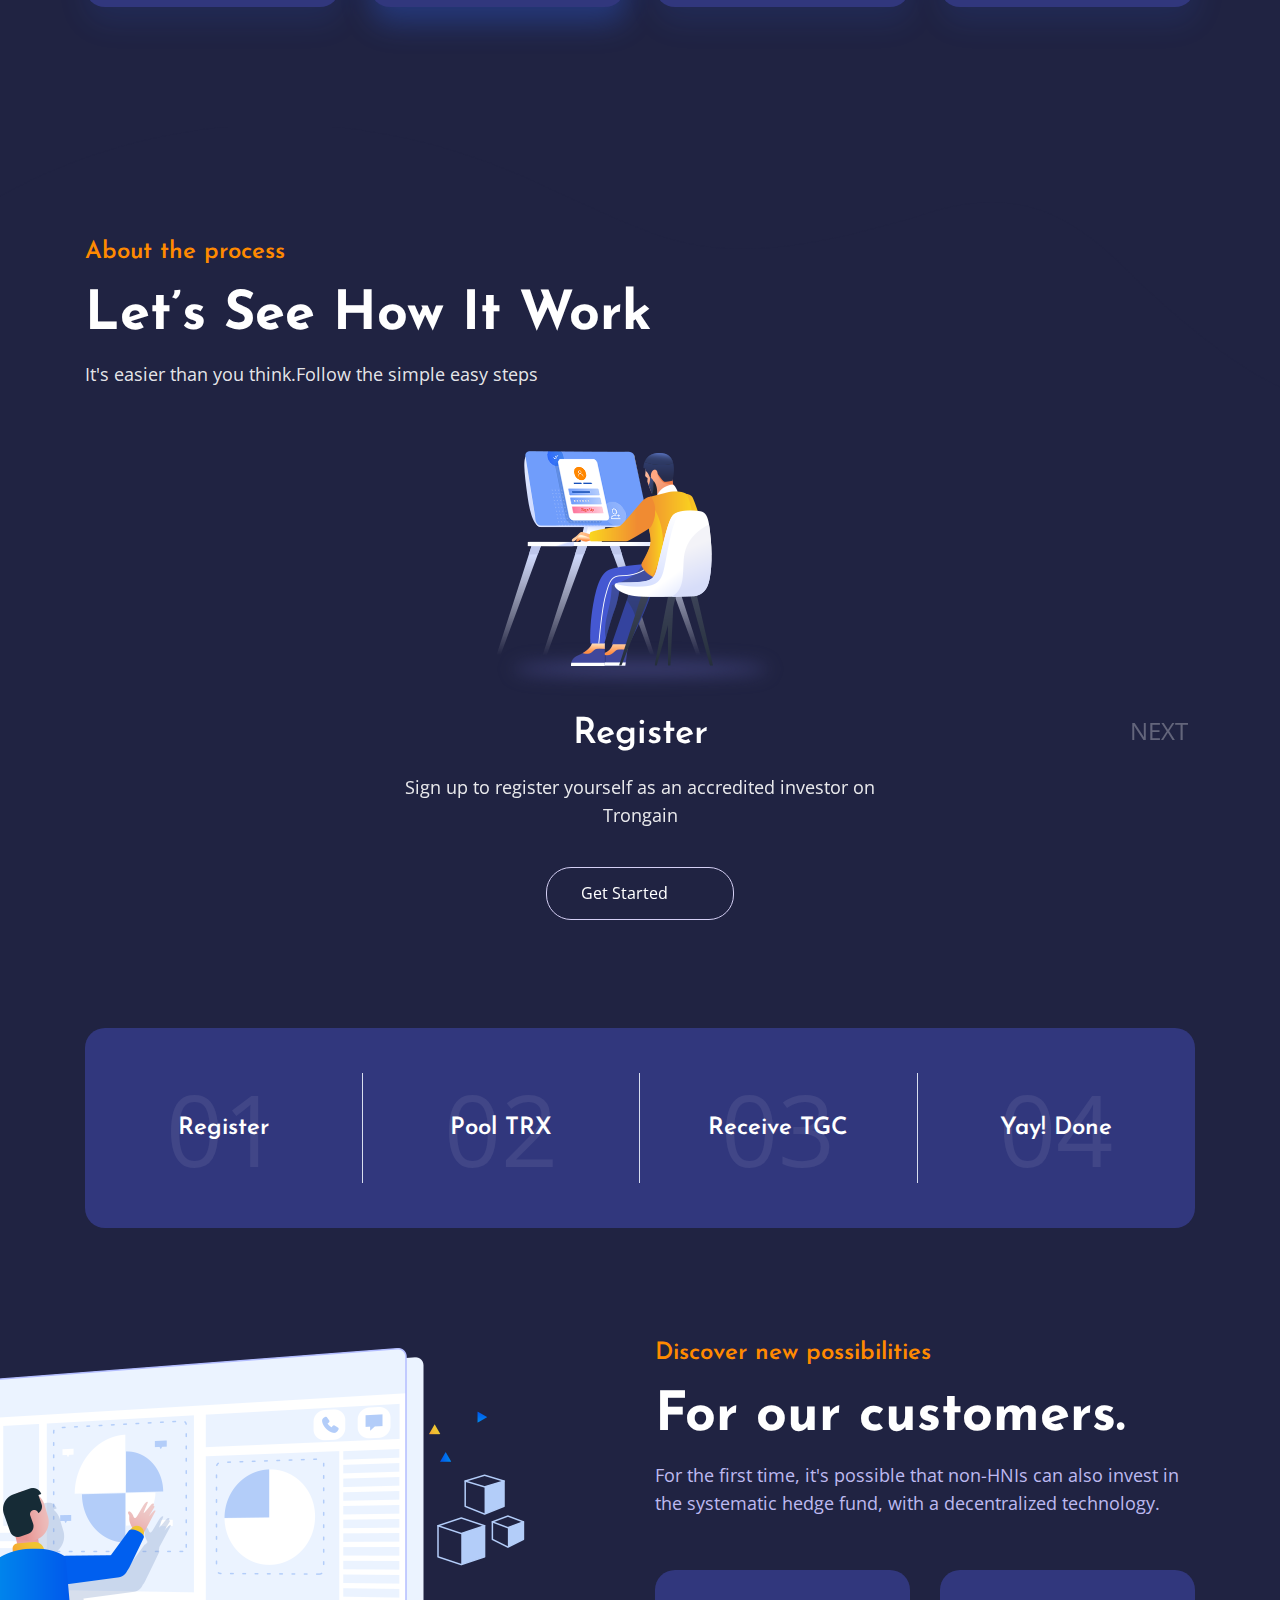
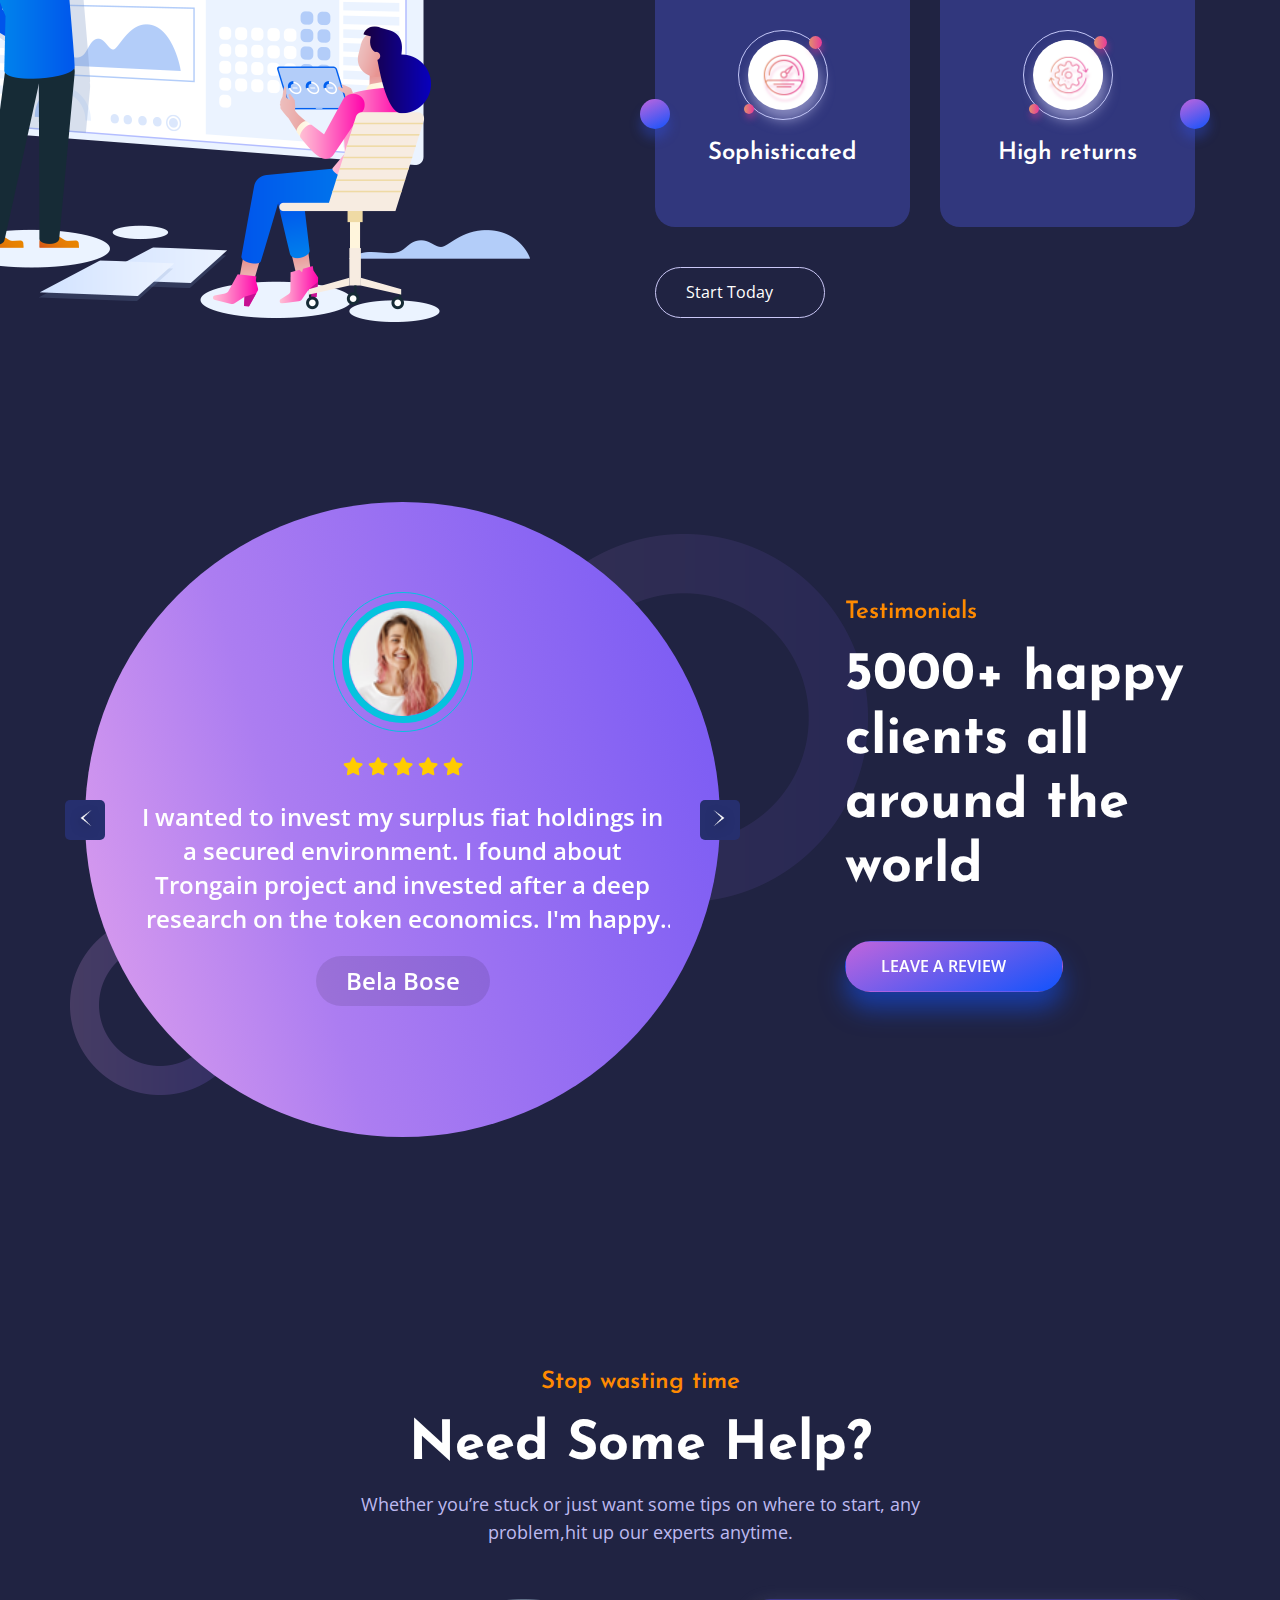
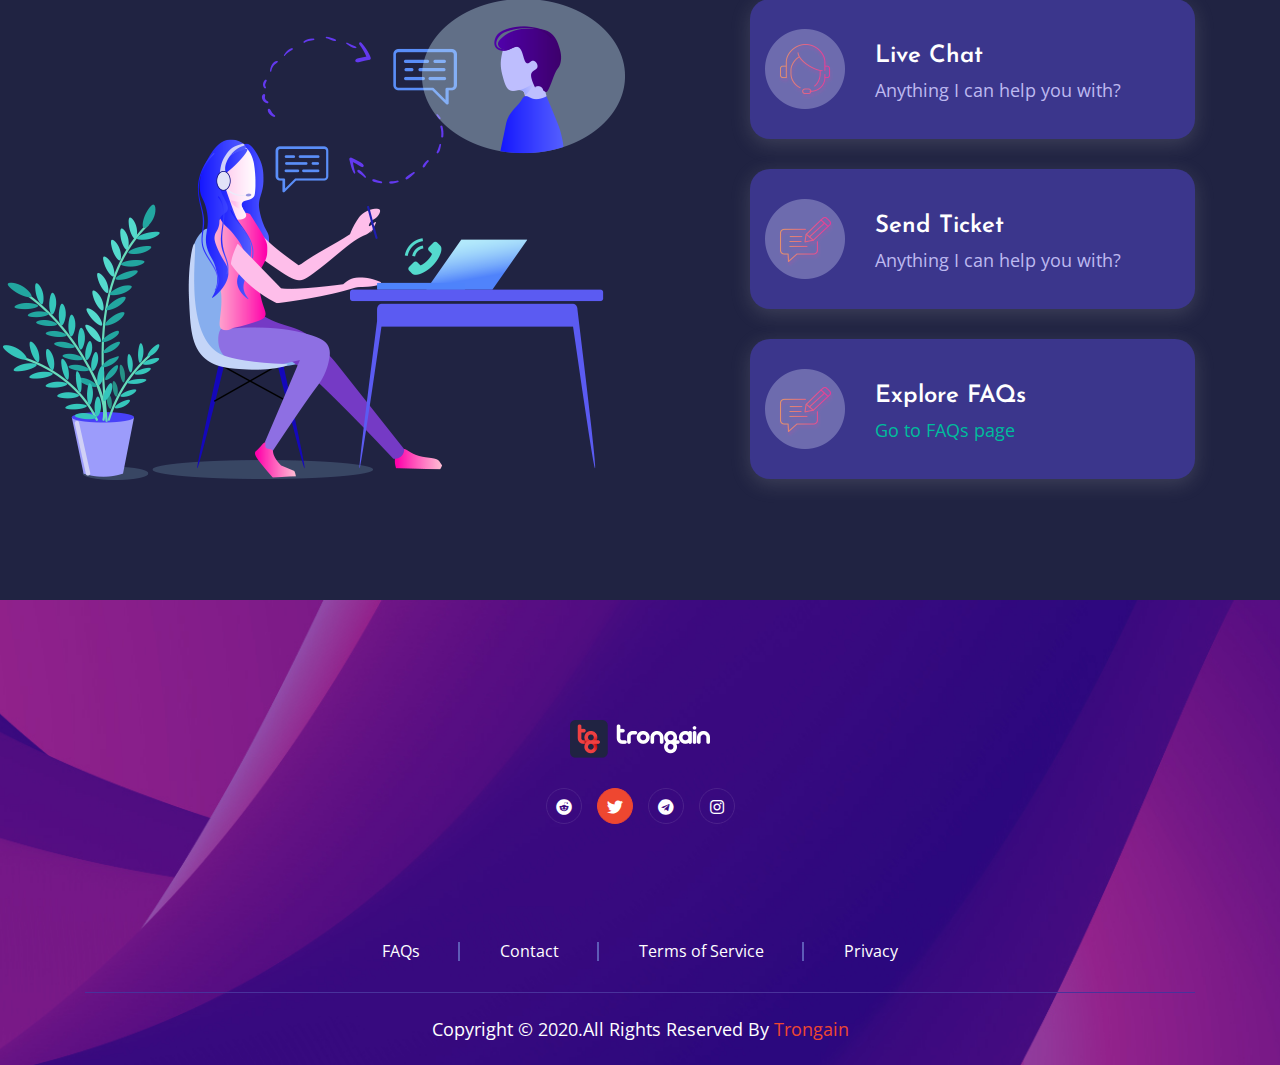
==== commit 1a70cb4c: "updated social media links" ====
--- a/index.html
+++ b/index.html
@@ -673,7 +673,7 @@
                                 <h5 class="cate">Testimonials</h5>
                                 <h2 class="title">5000+ happy clients all around the world</h2>
                             </div>
-                            <a href="https://www.reddit.com/user/Trongain" target="blank"class="button-3 active">Leave a review <i class="flaticon-right"></i></a>
+                            <a href="https://t.me/tgcointech" target="blank"class="button-3 active">Leave a review <i class="flaticon-right"></i></a>
                         </div>
                      <!--   <div class="sponsor-slider-two owl-theme owl-carousel">
                             <div class="sponsor-thumb">
@@ -741,7 +741,7 @@
                 <div class="col-lg-6 col-xl-5 mb-30-none">
                     <div class="help-item">
                         <div class="help-thumb">
-							<a href="https://telegram.me"><img src="assets/images/feature/help1.png" alt="help"></a>
+							<a href="https://t.me/tgcointech"><img src="assets/images/feature/help1.png" alt="help"></a>
                         </div>
                         <div class="help-content">
                             <h5 class="title">live chat</h5>
@@ -791,10 +791,10 @@
                     </li>
                     
                     <li>
-                        <a href="#0"><i class="fab fa-telegram"></i></a>
-                    </li>
-                    <li>
-                        <a href="#0"><i class="fab fa-instagram"></i></a>
+                        <a href="https://t.me/tgcointech"><i class="fab fa-telegram"></i></a>
+                    </li>
+                    <li>
+                        <a href="https://instagram.com/trongain1"><i class="fab fa-instagram"></i></a>
                     </li>
                 </ul>
             </div>
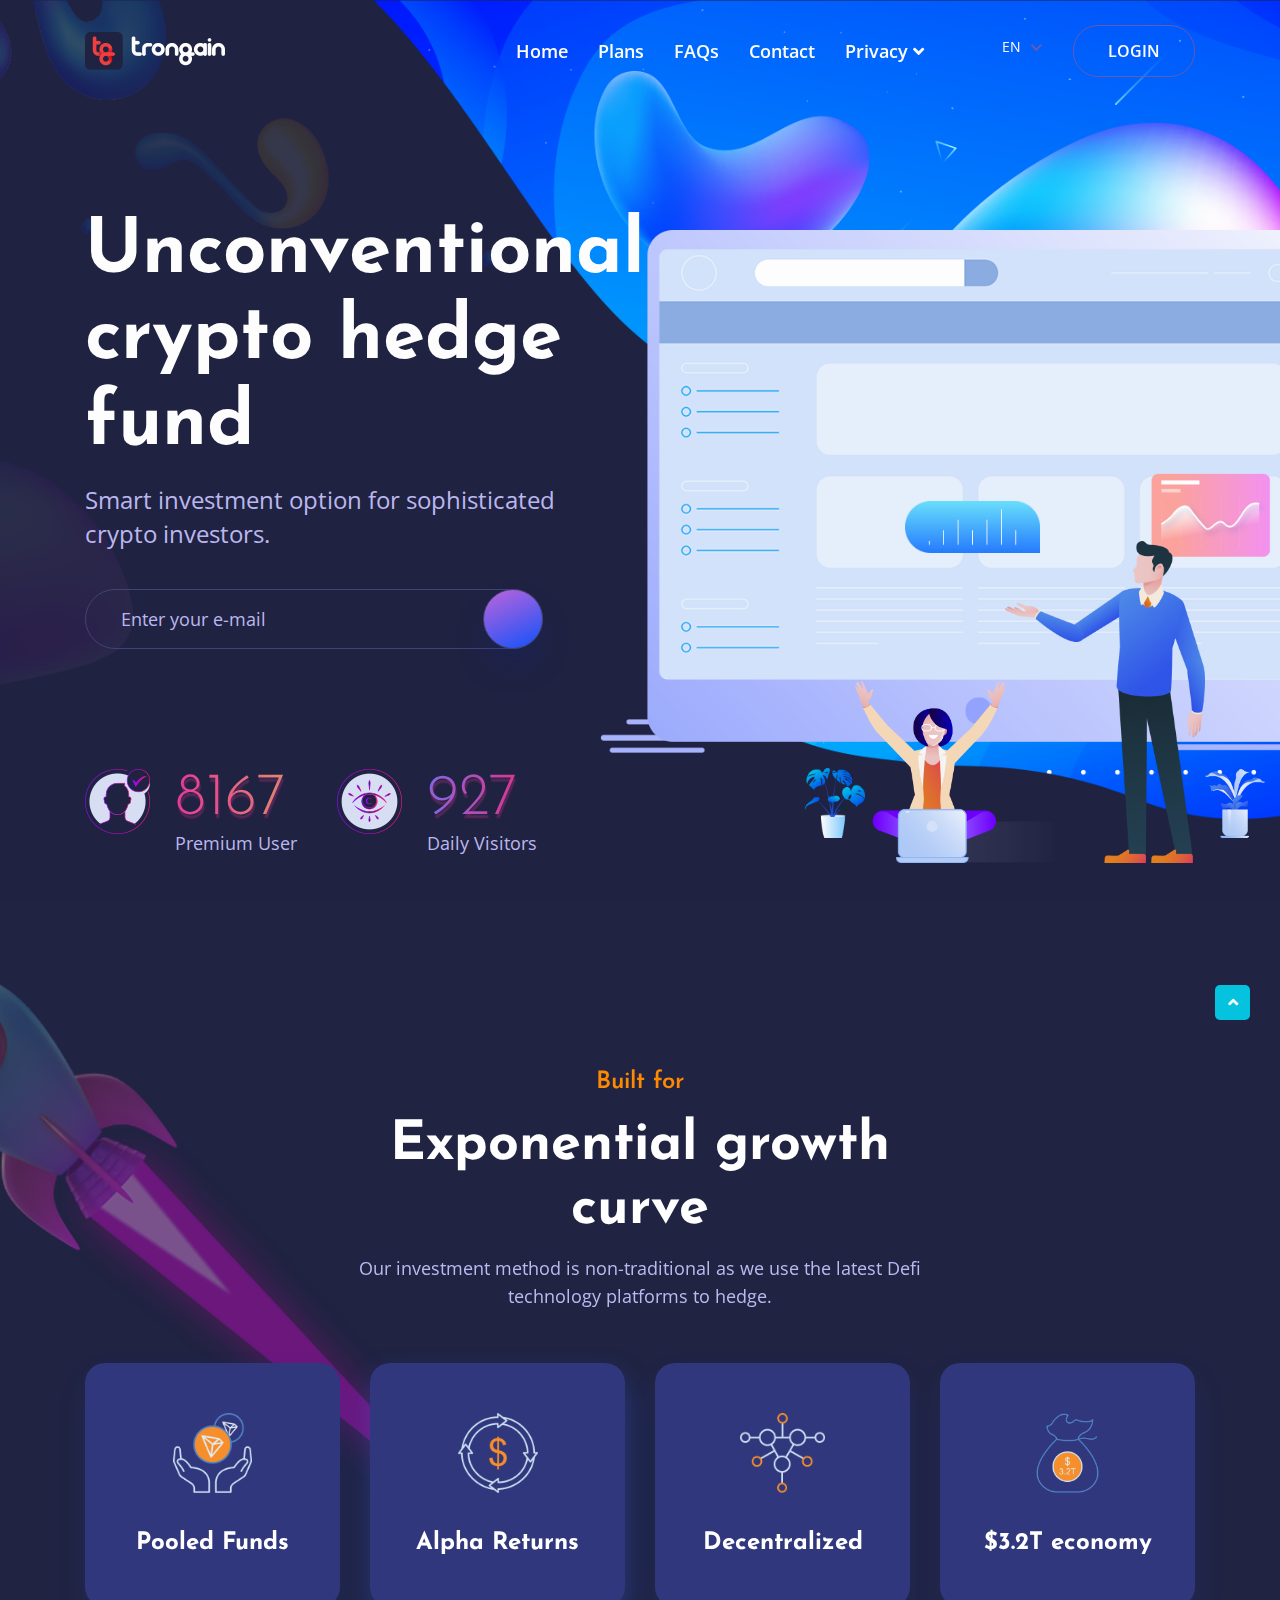
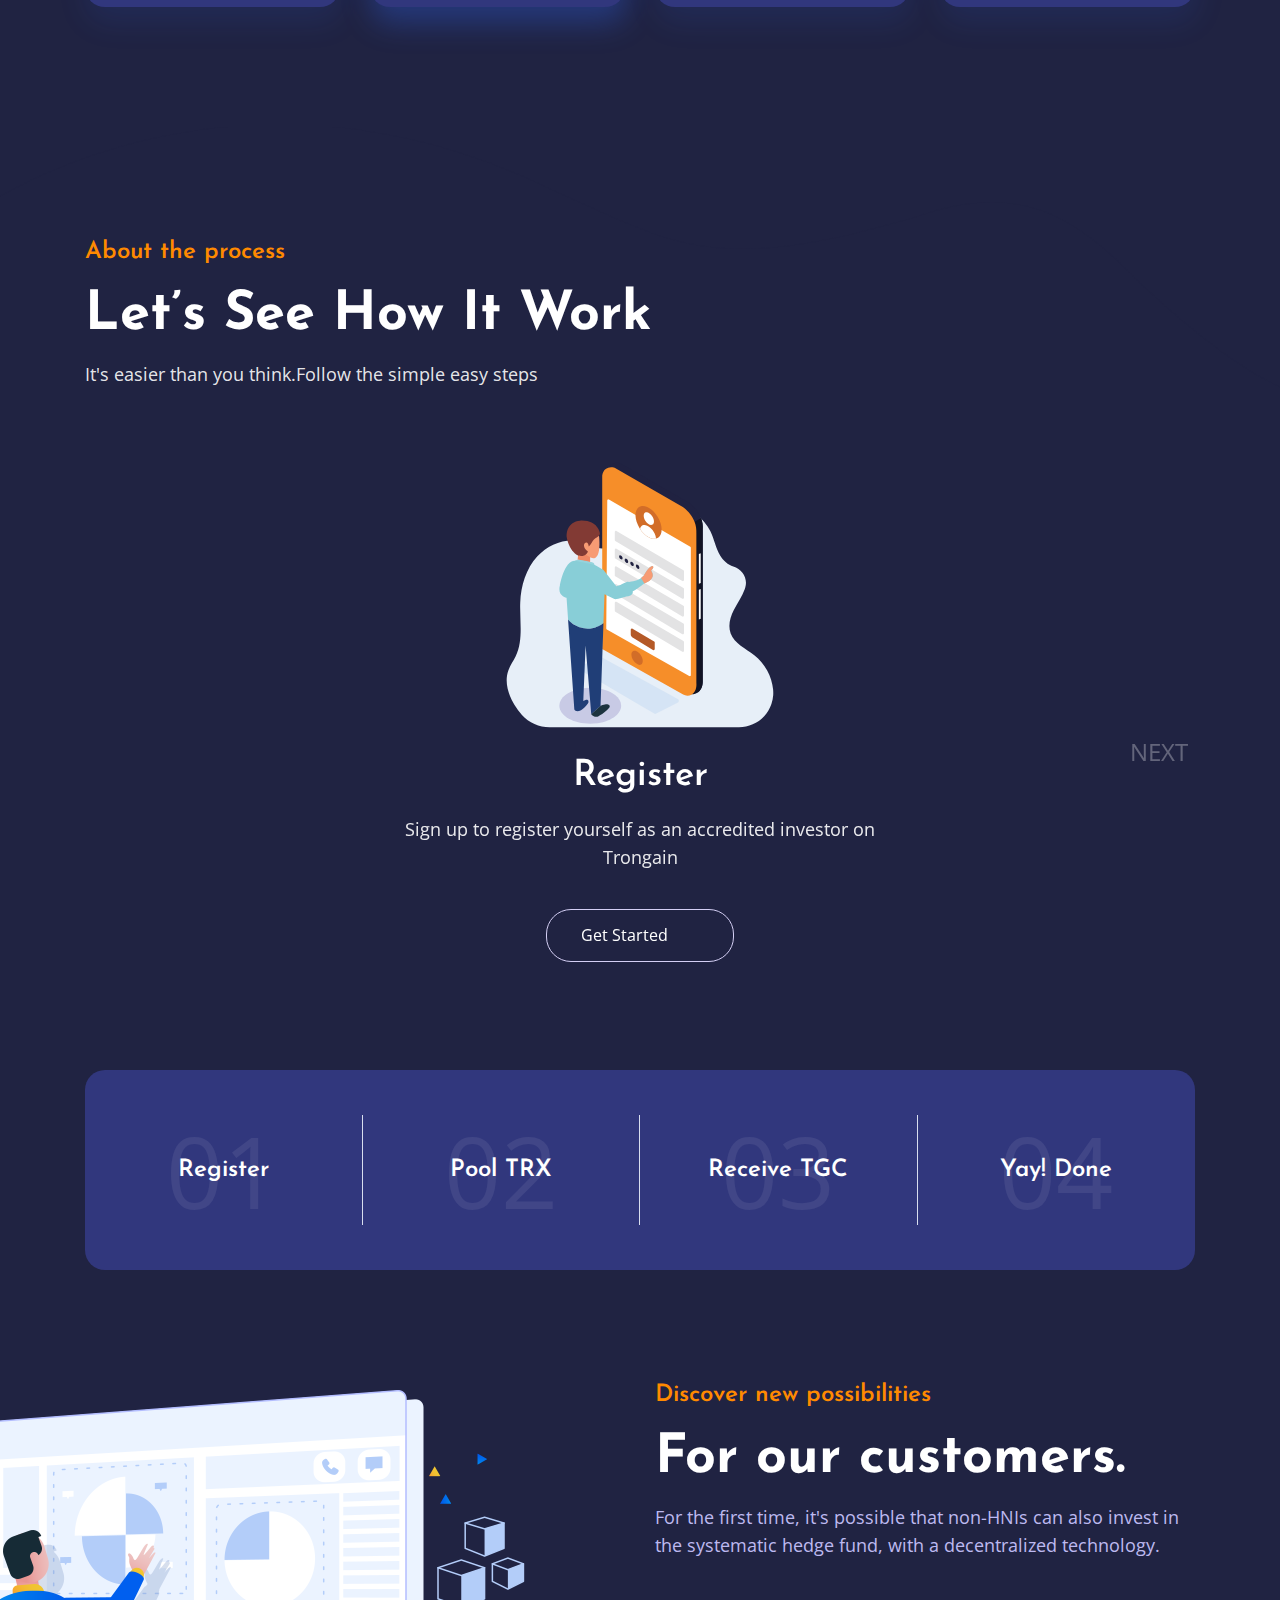
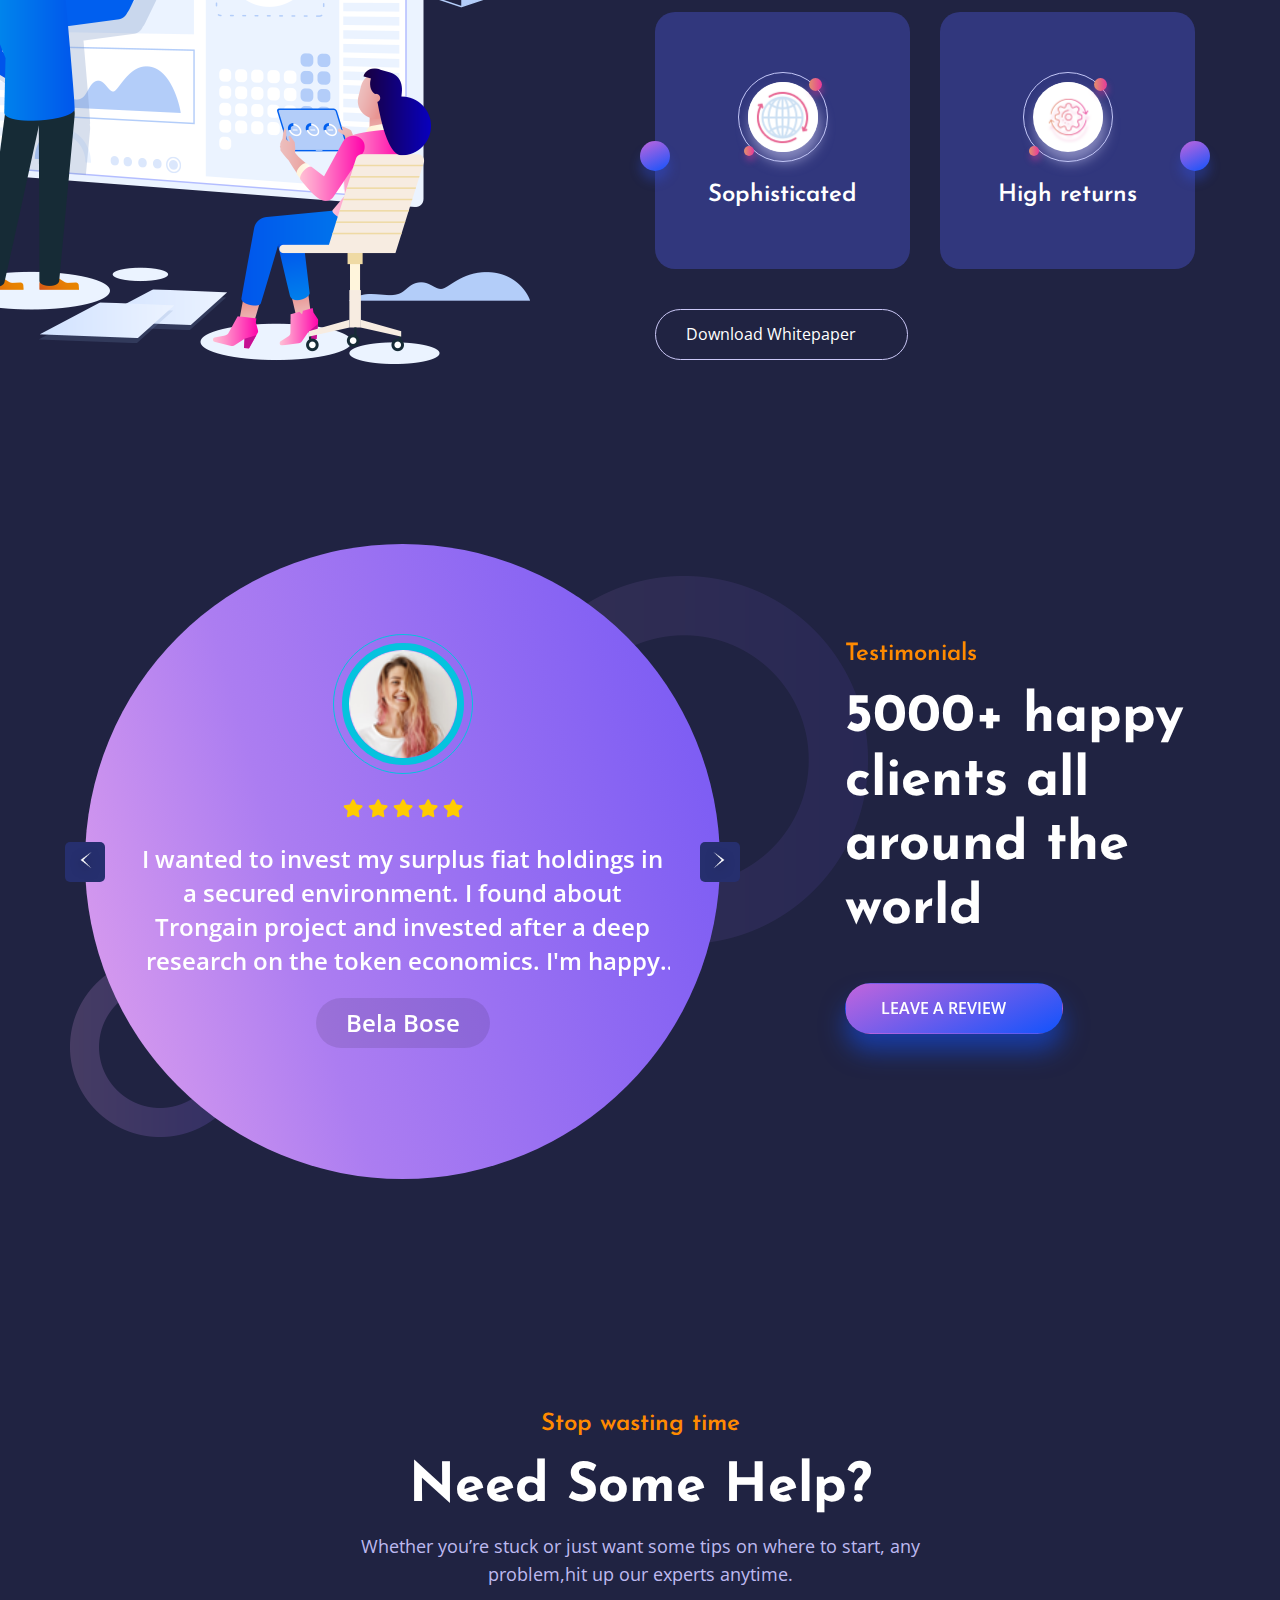
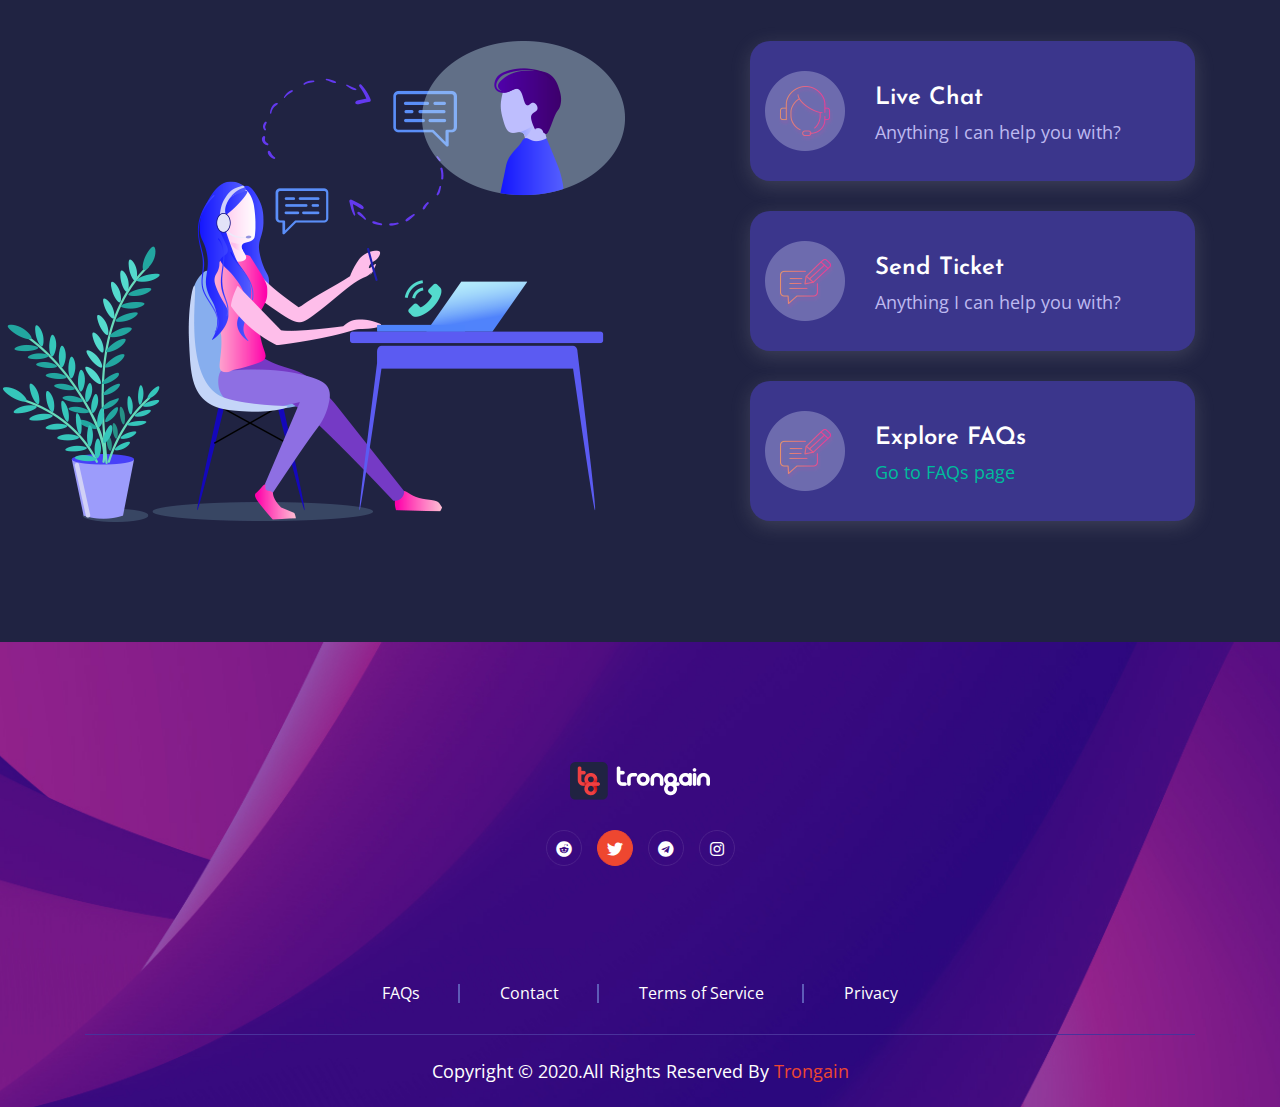
==== commit f5612fe4: "Updated custom icons and illustrations, added whitepaper" ====
--- a/index.html
+++ b/index.html
@@ -62,7 +62,7 @@
                         <a href="faqs.html">FAQs</a>                        
                     </li>
                     <li>
-                        <a href="#contact">contact</a>
+                        <a href="#contact">Contact</a>
                     </li>
                     <li>
                         <a href="#0">Privacy</a>
@@ -245,7 +245,7 @@
                 <div class="work-slider owl-carousel owl-theme" data-slider-id="2">
                     <div class="work-item">
                         <div class="work-thumb">
-                            <img src="assets/images/work/work1.png" alt="work">
+                            <img src="assets/images/work/work1.svg" alt="work">
                         </div>
                         <div class="work-content cl-white">
                             <h3 class="title">Register</h3>
@@ -255,7 +255,7 @@
                     </div>
                     <div class="work-item">
                         <div class="work-thumb">
-                            <img src="assets/images/work/work1.png" alt="work">
+                            <img src="assets/images/work/work2.svg" alt="work">
                         </div>
                         <div class="work-content cl-white">
                             <h3 class="title">Pool TRX</h3>
@@ -266,7 +266,7 @@
                     </div>
                     <div class="work-item">
                         <div class="work-thumb">
-                            <img src="assets/images/work/work1.png" alt="work">
+                            <img src="assets/images/work/work3.svg" alt="work">
                         </div>
                         <div class="work-content cl-white">
                             <h3 class="title">Receive TGC</h3>
@@ -277,7 +277,7 @@
                     </div>
                     <div class="work-item">
                         <div class="work-thumb">
-                            <img src="assets/images/work/work1.png" alt="work">
+                            <img src="assets/images/work/work4.svg" alt="work">
                         </div>
                         <div class="work-content cl-white">
                             <h3 class="title">Yay! Done</h3>
@@ -377,7 +377,7 @@
                                 <div class="to-access-thumb">
                                     <span class="anime"></span>
                                     <div class="thumb">
-                                        <img src="assets/images/recharge/6.png" alt="recharge">
+                                        <img src="assets/images/recharge/1.png" alt="recharge">
                                     </div>
                                 </div>
                                 <h5 class="title">Global</h5>
@@ -402,7 +402,7 @@
                             </div>
                         </div>
                     </div>
-                    <a href="#0" class="button-3 long-light">Start today <i class="flaticon-right"></i></a>
+                    <a href="assets/Files/tgcoin_wp_1.pdf" download="Whitepaper" class="button-3 long-light">Download Whitepaper <i class="flaticon-right"></i></a>
                 </div>
             </div>
         </div>
